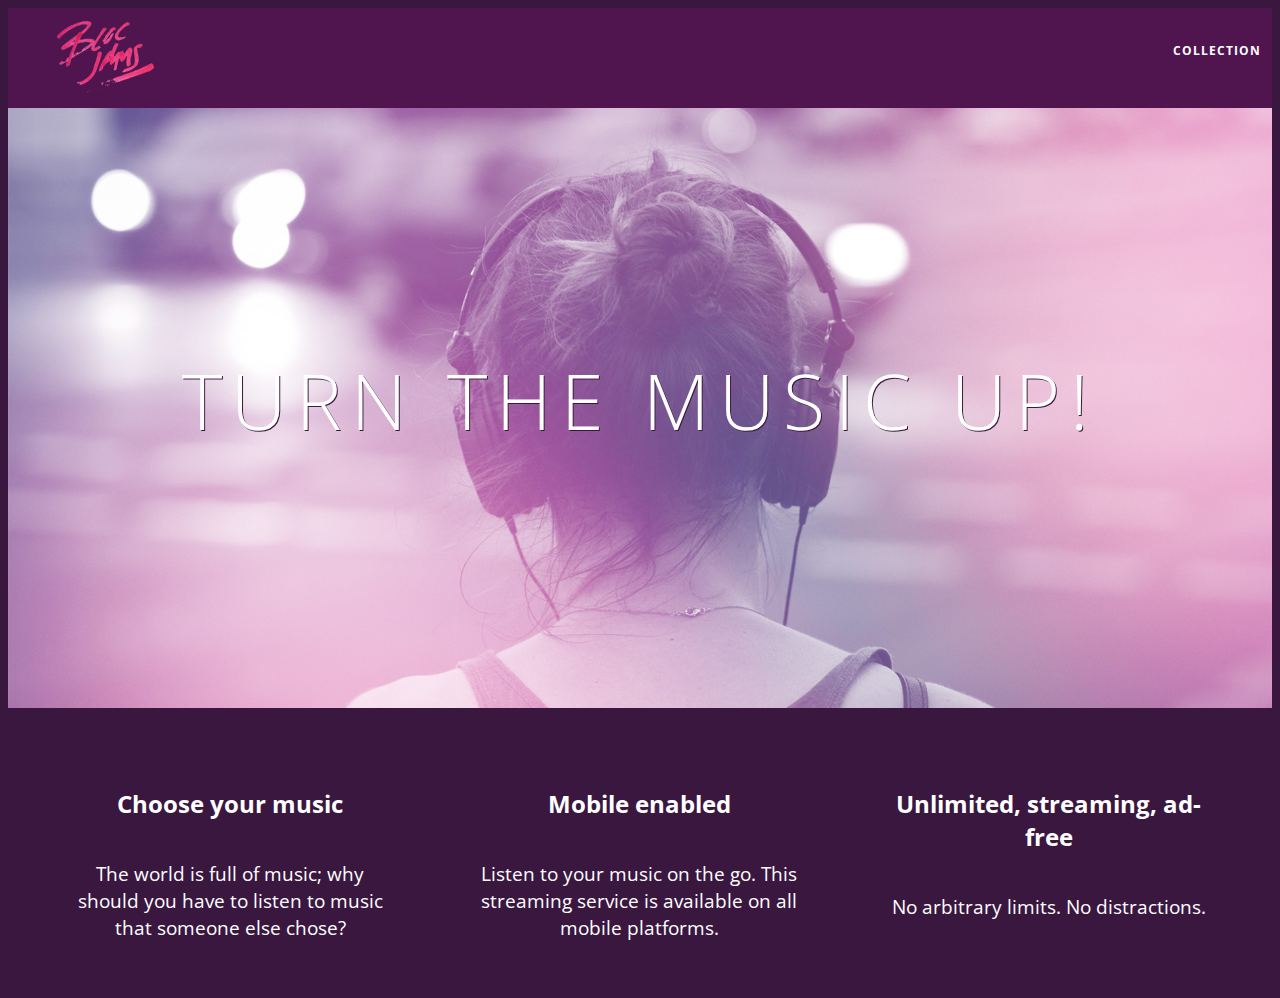
==== index.html @ 5e7fe52a "Checkpoint 9 complete, Collection" ====
<!DOCTYPE html>
 <html>

     
     <head>
         <title>Jeff Nixon: Bloc Jams</title>
         <meta name="viewport" content="width=device-width, initial-scale=1">
         <link rel="stylesheet" type="text/css" href="http://fonts.googleapis.com/css?family=Open+Sans:400,800,600,700,300">
         <link rel="stylesheet" type="text/css" href="http://code.ionicframework.com/ionicons/2.0.1/css/ionicons.min.css">
         <link rel="stylesheet" type="text/css" href="styles/normalize.css">
         <link rel="stylesheet" type="text/css" href="styles/main.css">
         <link rel="stylesheet" type="text/css" href="styles/landing.css">
     </head>

     
     <body class="landing">

<!-- ///// NAV BAR //// -->
         
        <nav class="navbar"> <!-- navigation bar -->
            <a href="index.html" class="logo">
                <img src="assets/images/bloc_jams_logo.png" alt="bloc jams logo">
            </a>
            <div class="links-container">
                <a href="collection.html" class="navbar-link">collection</a>
            </div>
        </nav>

     
        <section class="hero-content"> <!-- hero content -->
            <h1 class="hero-title">Turn the music up!</h1>
        </section>

<!-- ///// SELLING POINTS //// -->         
         <section class="selling-points container"> <!-- selling points -->
             <div class="point column third">
                 <span class="ion-music-note"></span>
                 <h5 class="point-title">Choose your music</h5>
                 <p class="point-description">The world is full of music; why should you have to listen to music that someone else chose?
                 </p>
             </div>

<!-- ///// POINT COLUMN THIRD //// -->

             <div class="point column third">
                 <span class="ion-iphone"></span>
                 <h5 class="point-title">Mobile enabled</h5>
                 <p class="point-description">Listen to your music on the go. This streaming service is available on all mobile platforms.
                 </p>
             </div>
             <div class="point column third">
                 <span class="ion-radio-waves"></span>
                 <h5 class="point-title">Unlimited, streaming, ad-free</h5>
                 <p class="point-description">No arbitrary limits. No distractions.</p>
             </div>
         </section>
     </body>
 </html>
---- styles/main.css ----
*, *:before, *:after {
    -moz-box-sizing: border-box;
    -webkit-box-sizing: border-box;
    box-sizing: border-box;
}
 
html {
    height: 100%;
    font-size: 100%;
}
 
body {
    font-family: 'Open Sans';
    color: white;
    min-height: 100%;
}
 
body.landing {
    background-color: rgb(58,23,63);
}
 
.navbar {
    positon: relative;
    padding: 0.5rem;

    /* #1 */

    background-color: rgba(101,18,95,0.5);

    /* #2 */

    z-index: 1;
}
 
.navbar .logo {
    position: relative;
    left: 2rem;
    cursor: pointer;
}
 
 .navbar .links-container {
     display: table;
     position: absolute;
     top: 0;
     right: 0;
     height: 100px;
     color: white;
     text-decoration: none;
 }
 
 .links-container .navbar-link {
     display: table-cell;
     position: relative;
     height: 100%;
     padding-left: 1rem;
     padding-right: 1rem;
     
     /* #4 */
     
     vertical-align: middle;
     color: white;
     font-size: 0.625rem;
     letter-spacing: 0.05rem;
     font-weight: 700;
     text-transform: uppercase;
     /* #3 */
     text-decoration: none;
     cursor: pointer;
 }
 
   /* #5 */

.links-container .navbar-link:hover {
     color: rgb(233,50,117);
 }

 .container {
     margin: 0 auto;
     max-width: 64rem;
 }


/* Medium and small screens (640px) */
 @media (min-width: 40rem) {
     html { font-size: 112%; }
      
     .column {
         float: left;
         padding-left: 1rem;
         padding-right: 1rem;
     }
     .column.full { width: 100%; }
     .column.two-thirds { width: 66.7%; }
     .column.half { width: 50%; }
     .column.third { width: 33.3%; }
     .column.fourth { width: 25%; }
     .column.flow-opposite { float: right; } 
 }
 
 /* Large screens (1024px) */
 @media (min-width: 64rem) {
   html { font-size: 120%; }
 }
 
 .clearfix:before,
 .clearfix:after {
     content: " ";
     display: table;
 }
 
 .clearfix:after {
     clear: both;
 }
---- styles/landing.css ----
.hero-content {
    position: relative;
    min-height: 600px;
    background-image: url(../assets/images/bloc_jams_bg.jpg);
    background-repeat: no-repeat;
    background-position: center center;
    background-size: cover;
}
 
.hero-content .hero-title {
    position: absolute;
    top: 40%;
    -webkit-transform: translateY(-50%);
    -moz-transform: translateY(-50%);
    transform: translateY(-50%);
    width: 100%;
    text-align: center;
    font-size: 4rem;
    font-weight: 300;
    text-transform: uppercase;
    letter-spacing: 0.5rem;
    text-shadow: 1px 1px 0px rgb(58,23,63);
}
 
.selling-points {
    position: relative;
}
 
.point {
    position: relative;
    padding: 2rem;
    text-align: center;
}
 
.point  .point-title {
    font-size: 1.25rem;
}
 
.ion-music-note,
.ion-radio-waves,
.ion-iphone {
    color: rgb(233,50,117);
    font-size: 5rem;
}
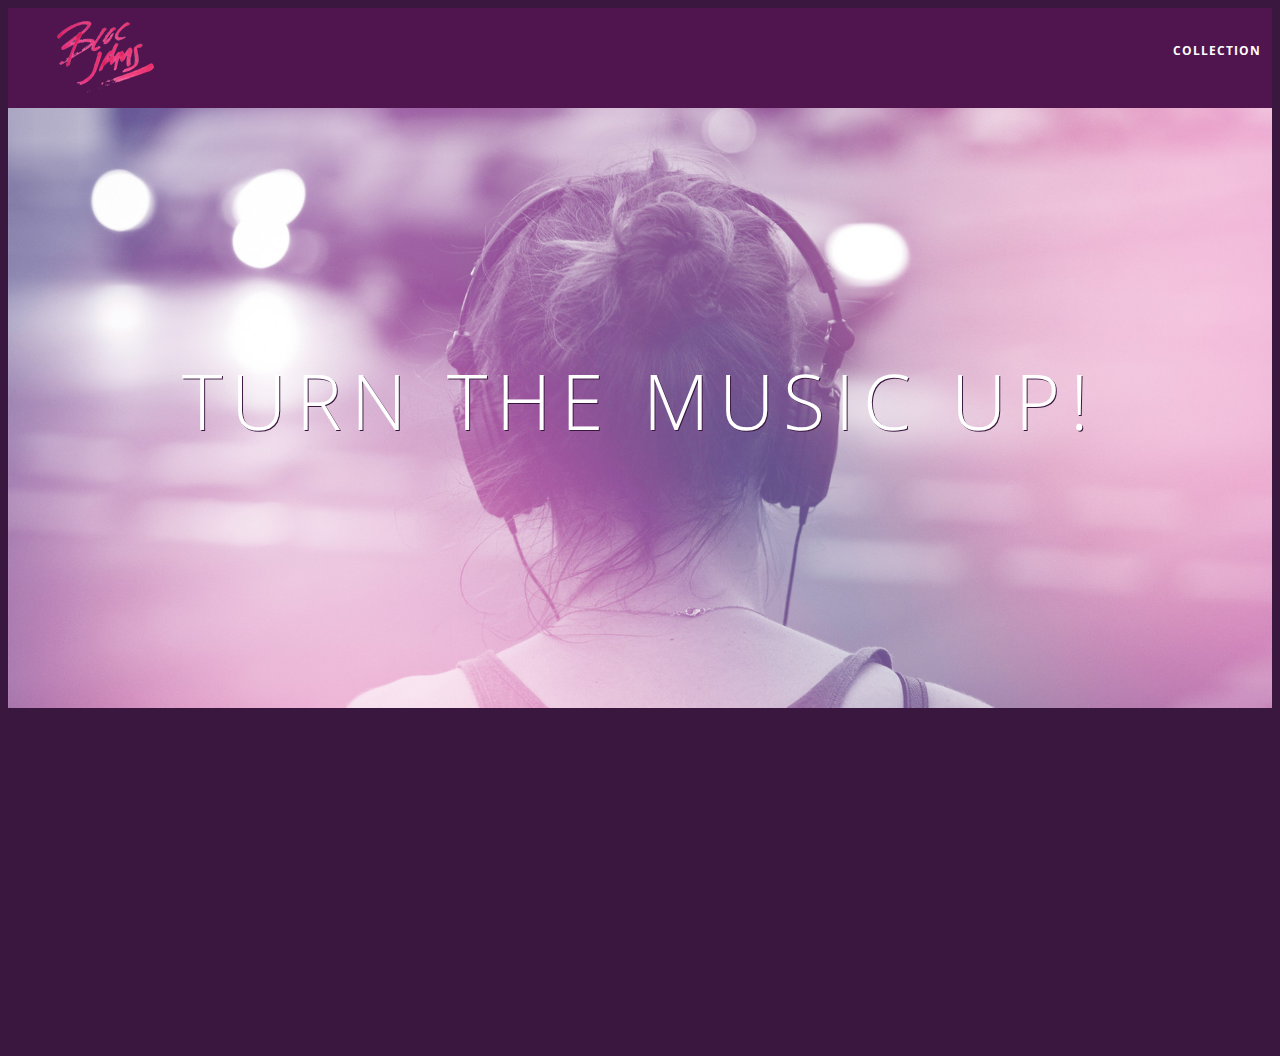
==== commit 7754632a: "Checkpoint 22 Completed" ====
--- a/index.html
+++ b/index.html
@@ -17,12 +17,14 @@
 
 <!-- ///// NAV BAR //// -->
          
-        <nav class="navbar"> <!-- navigation bar -->
+        <nav class="navbar">
             <a href="index.html" class="logo">
                 <img src="assets/images/bloc_jams_logo.png" alt="bloc jams logo">
             </a>
+             <!-- ||| LINKS CONTAINER ||| -->
             <div class="links-container">
-                <a href="collection.html" class="navbar-link">collection</a>
+                <!-- ||| Link: COLLECTION |||-->
+                <a href="collection.html" class="navbar-link">collection</a> 
             </div>
         </nav>
 
@@ -55,4 +57,5 @@
              </div>
          </section>
      </body>
+     <script src="scripts/landing.js"></script>
  </html>--- a/styles/main.css
+++ b/styles/main.css
@@ -18,17 +18,13 @@
 body.landing {
     background-color: rgb(58,23,63);
 }
- 
+
+/* ||||    NAV BAR    |||| */
+
 .navbar {
     positon: relative;
     padding: 0.5rem;
-
-    /* #1 */
-
     background-color: rgba(101,18,95,0.5);
-
-    /* #2 */
-
     z-index: 1;
 }
  
@@ -38,7 +34,7 @@
     cursor: pointer;
 }
  
- .navbar .links-container {
+.navbar .links-container {
      display: table;
      position: absolute;
      top: 0;
@@ -47,41 +43,53 @@
      color: white;
      text-decoration: none;
  }
- 
- .links-container .navbar-link {
+
+/* ||||    LINK: collection    |||| */
+
+.links-container .navbar-link {
      display: table-cell;
      position: relative;
      height: 100%;
      padding-left: 1rem;
      padding-right: 1rem;
-     
-     /* #4 */
-     
+     padding-right: 1rem; 
      vertical-align: middle;
      color: white;
      font-size: 0.625rem;
      letter-spacing: 0.05rem;
      font-weight: 700;
      text-transform: uppercase;
-     /* #3 */
      text-decoration: none;
      cursor: pointer;
- }
+}
  
-   /* #5 */
+/* ||||    HOVER: collection    |||| */
 
 .links-container .navbar-link:hover {
-     color: rgb(233,50,117);
- }
+    color: rgb(233,50,117);
+}
 
- .container {
-     margin: 0 auto;
-     max-width: 64rem;
- }
+.links-container .navbar-link:active {
+    color: rgb(233,50,117);
+    background-color: white;
+}
 
+.links-container:active {
+    color:white;
+    background-color: white;
+}
+
+.container {
+    margin: 0 auto;
+    max-width: 64rem;
+}
+
+.container.narrow {
+     max-width: 56rem;
+}
 
 /* Medium and small screens (640px) */
- @media (min-width: 40rem) {
+@media (min-width: 40rem) {
      html { font-size: 112%; }
       
      .column {
@@ -89,12 +97,12 @@
          padding-left: 1rem;
          padding-right: 1rem;
      }
-     .column.full { width: 100%; }
-     .column.two-thirds { width: 66.7%; }
-     .column.half { width: 50%; }
-     .column.third { width: 33.3%; }
-     .column.fourth { width: 25%; }
-     .column.flow-opposite { float: right; } 
+    .column.full { width: 100%; }
+    .column.two-thirds { width: 66.7%; }
+    .column.half { width: 50%; }
+    .column.third { width: 33.3%; }
+    .column.fourth { width: 25%; }
+    .column.flow-opposite { float: right; } 
  }
  
  /* Large screens (1024px) */
--- a/styles/landing.css
+++ b/styles/landing.css
@@ -30,6 +30,16 @@
     position: relative;
     padding: 2rem;
     text-align: center;
+    opacity: 0;
+    -webkit-transform: scaleX(0.9) translateY(3rem);
+    -moz-transform: scaleX(0.9) translateY(3rem);
+    transform: scaleX(0.9) translateY(3rem);
+    -webkit-transition: all 0.25s ease-in-out;
+    -moz-transition: all 0.25s ease-in-out;
+    transition: all 0.25s ease-in-out;
+    -webkit-transition-delay: 0.2s;
+    -moz-transition-delay: 0.2s;
+    transition-delay: 0.2s;
 }
  
 .point  .point-title {
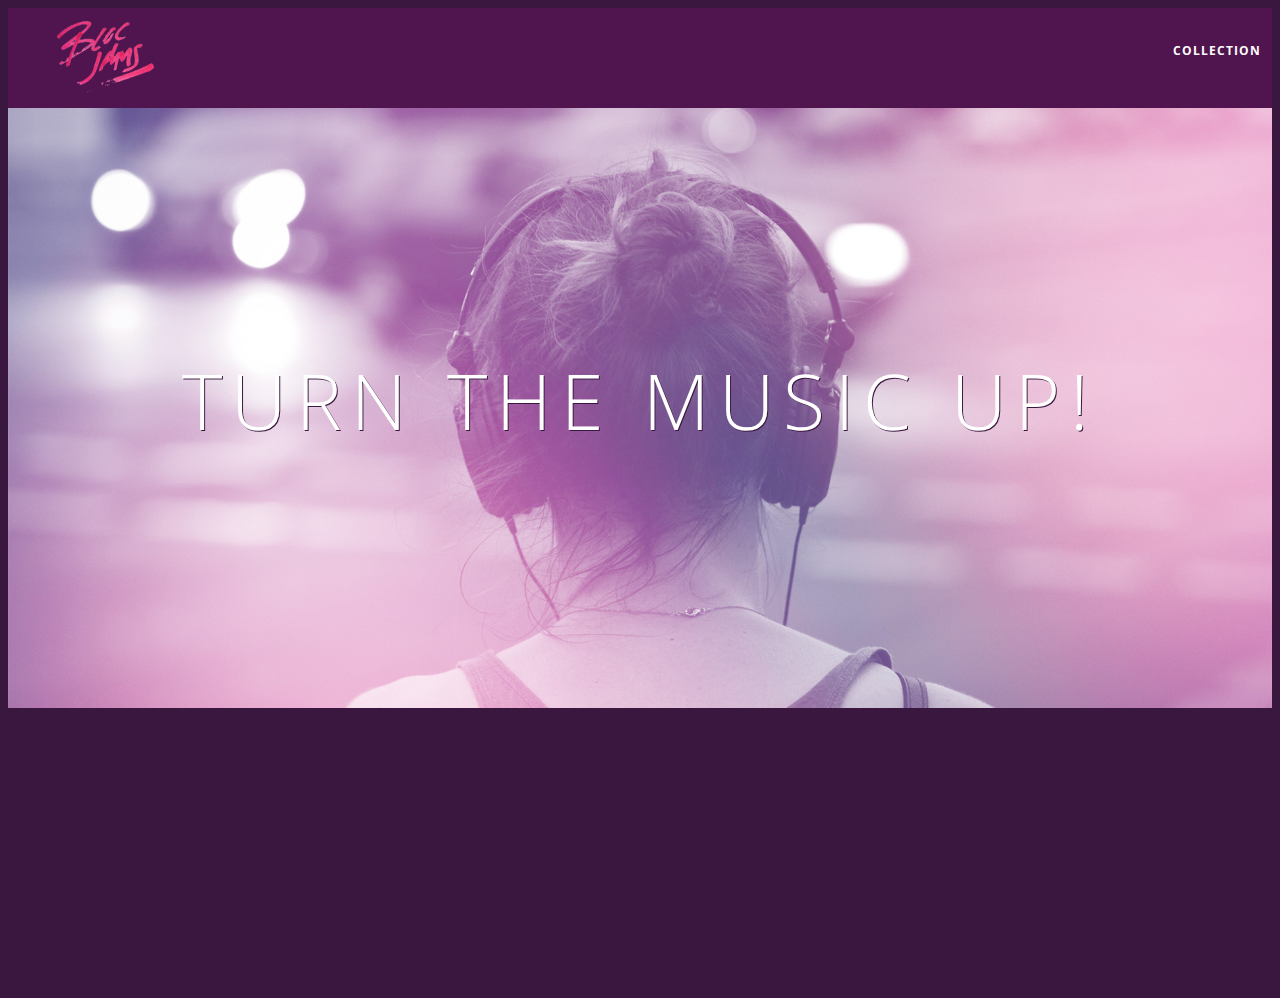
==== commit 8e996259: "assignment 22 completed" ====
--- a/index.html
+++ b/index.html
@@ -18,12 +18,16 @@
 <!-- ///// NAV BAR //// -->
          
         <nav class="navbar">
-            <a href="index.html" class="logo">
+            <a href="index.html" class="logo"> <!--  logo  -->
                 <img src="assets/images/bloc_jams_logo.png" alt="bloc jams logo">
             </a>
-             <!-- ||| LINKS CONTAINER ||| -->
+
+        <!-- *** nav links *** -->
+
             <div class="links-container">
-                <!-- ||| Link: COLLECTION |||-->
+
+            <!-- ||| Link: COLLECTION |||-->
+
                 <a href="collection.html" class="navbar-link">collection</a> 
             </div>
         </nav>
@@ -34,15 +38,17 @@
         </section>
 
 <!-- ///// SELLING POINTS //// -->         
+
          <section class="selling-points container"> <!-- selling points -->
+             
+<!-- ///// POINT COLUMN THIRD //// -->
+         
              <div class="point column third">
                  <span class="ion-music-note"></span>
                  <h5 class="point-title">Choose your music</h5>
                  <p class="point-description">The world is full of music; why should you have to listen to music that someone else chose?
                  </p>
              </div>
-
-<!-- ///// POINT COLUMN THIRD //// -->
 
              <div class="point column third">
                  <span class="ion-iphone"></span>
@@ -56,6 +62,6 @@
                  <p class="point-description">No arbitrary limits. No distractions.</p>
              </div>
          </section>
+        <script src="scripts/landing.js"></script>
      </body>
-     <script src="scripts/landing.js"></script>
  </html>--- a/styles/landing.css
+++ b/styles/landing.css
@@ -31,15 +31,24 @@
     padding: 2rem;
     text-align: center;
     opacity: 0;
-    -webkit-transform: scaleX(0.9) translateY(3rem);
-    -moz-transform: scaleX(0.9) translateY(3rem);
-    transform: scaleX(0.9) translateY(3rem);
-    -webkit-transition: all 0.25s ease-in-out;
-    -moz-transition: all 0.25s ease-in-out;
-    transition: all 0.25s ease-in-out;
+
+    -webkit-transform: rotate(360deg);
+    -moz-transform: rotate(360deg);
+    transform: rotate(360deg);
+
+    -webkit-animation: 3;
+    -moz-animation: 3;
+    animation: 3;
+    
+    -webkit-transition: all .8s ease-in-out;
+    -moz-transition: all .8s ease-in-out;
+    transition: all .8s ease-in-out;
+
     -webkit-transition-delay: 0.2s;
     -moz-transition-delay: 0.2s;
     transition-delay: 0.2s;
+
+
 }
  
 .point  .point-title {
